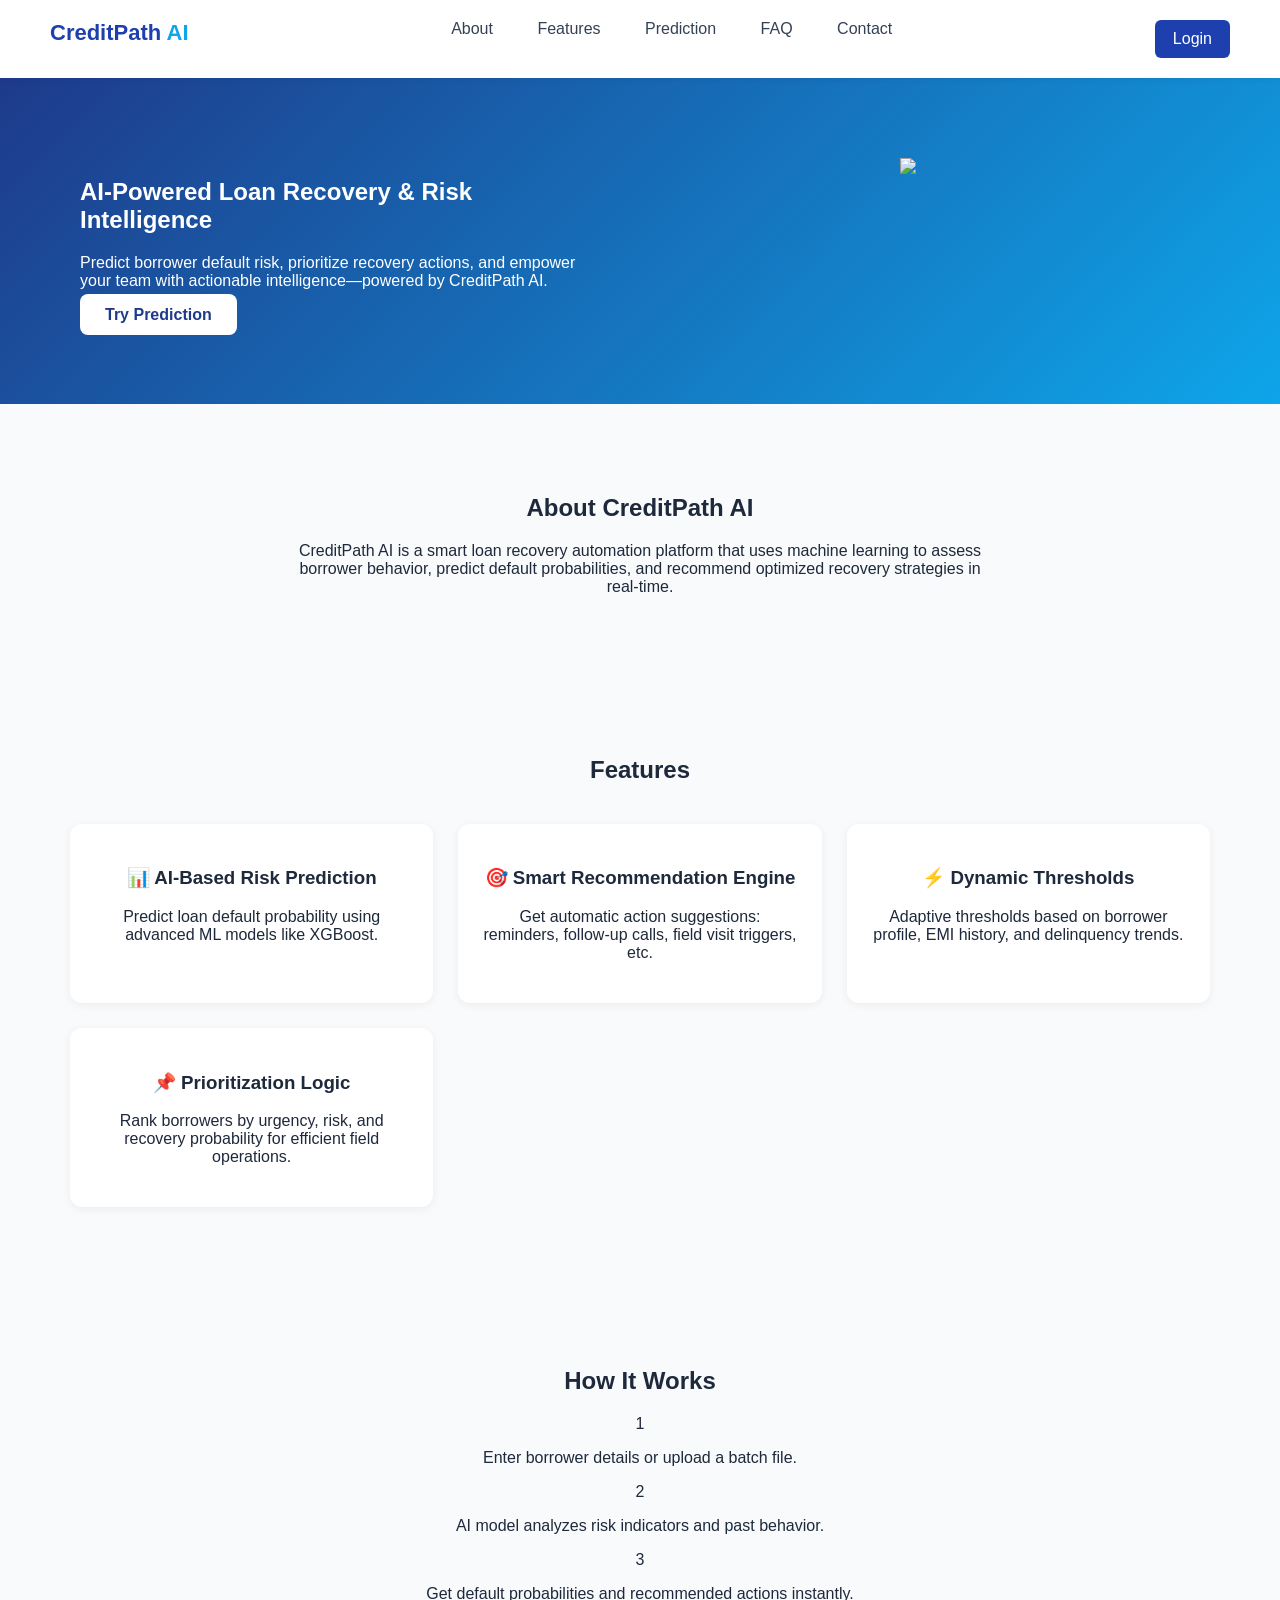
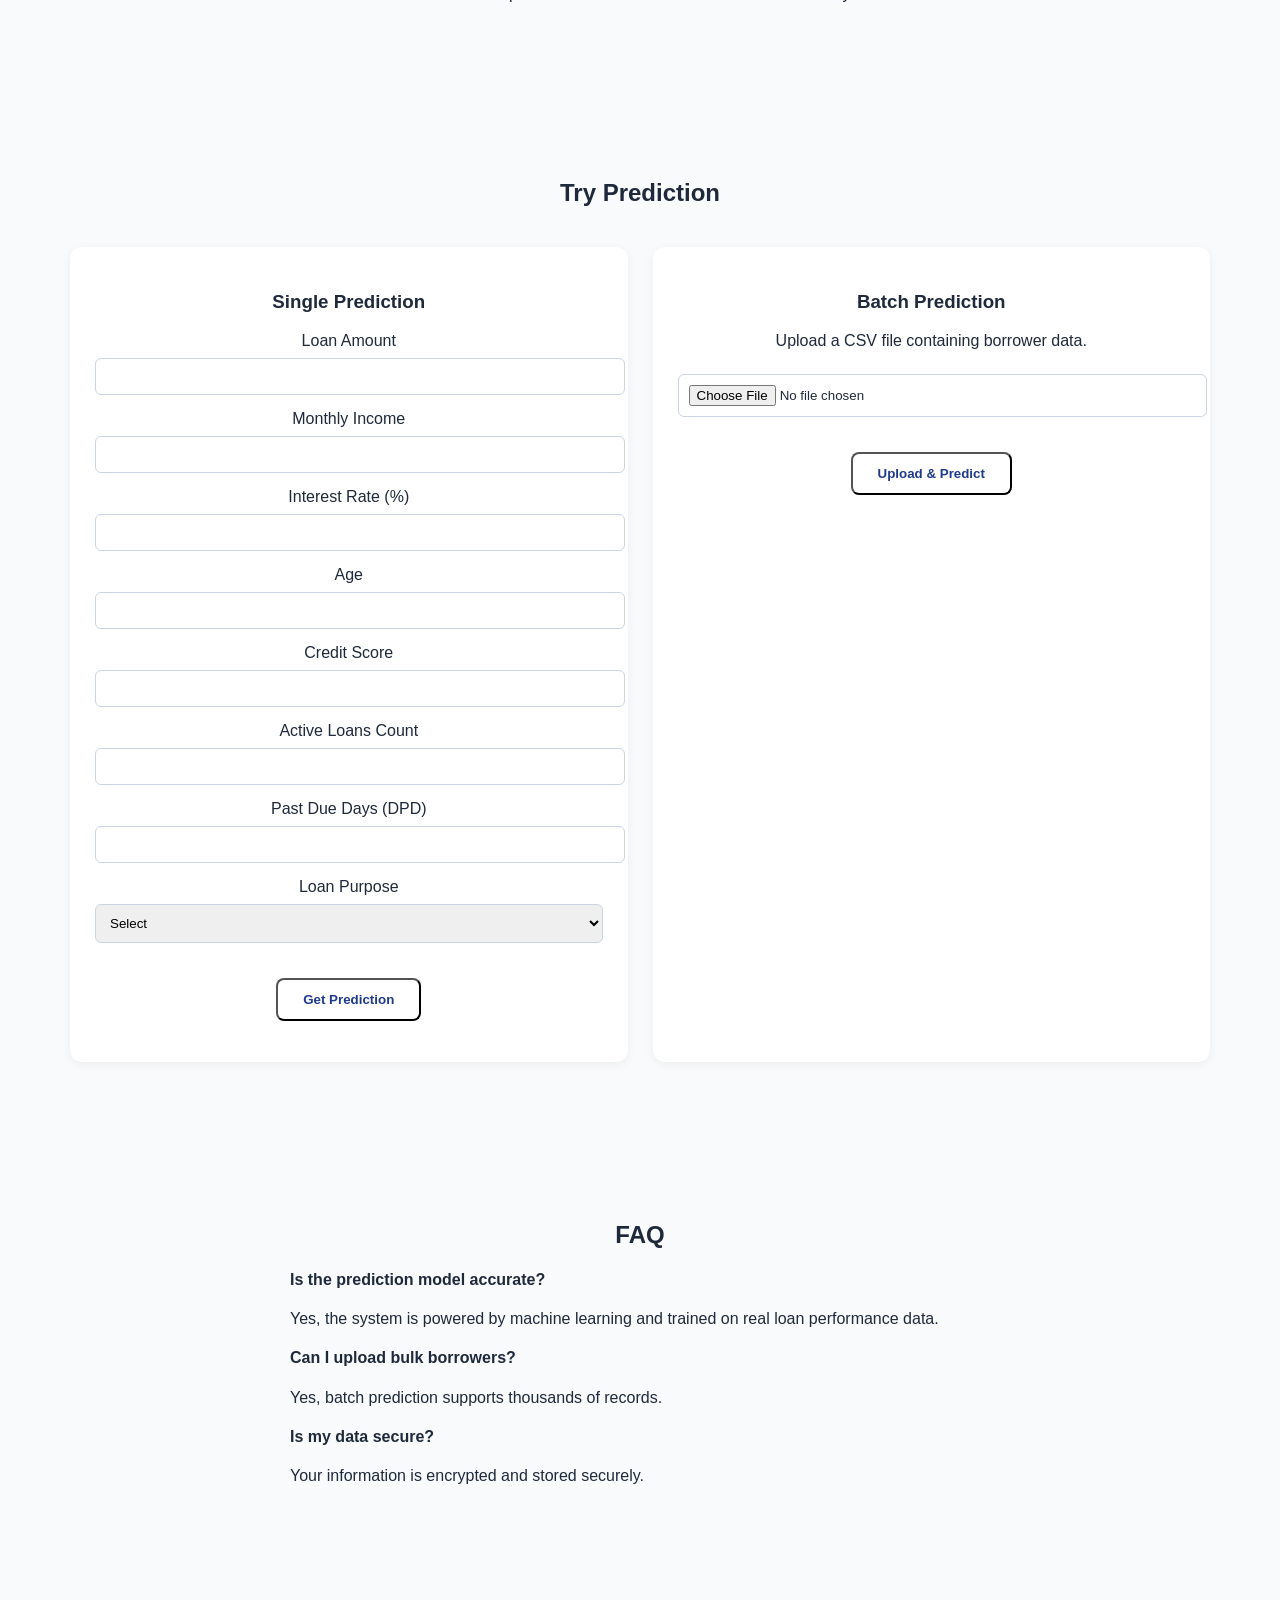
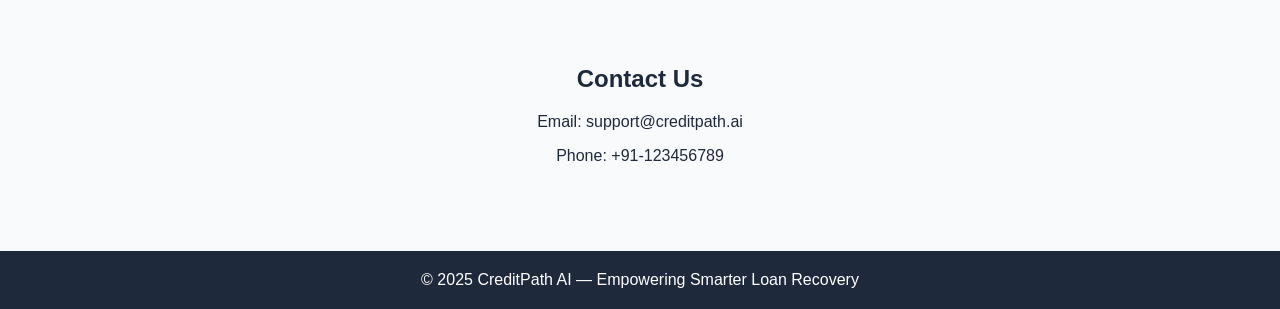
==== frontend/index.html @ 67466e7c "Add files via upload" ====
<!DOCTYPE html>
<html lang="en">
<head>
    <meta charset="UTF-8" />
    <meta name="viewport" content="width=device-width, initial-scale=1.0" />
    <title>CreditPath AI – Smart Loan Recovery Platform</title>
    <link rel="stylesheet" href="styles.css" />
</head>
<body>

    <!-- Navigation -->
    <header class="navbar">
        <div class="logo">CreditPath <span>AI</span></div>
        <nav>
            <a href="#about">About</a>
            <a href="#features">Features</a>
            <a href="#predict">Prediction</a>
            <a href="#faq">FAQ</a>
            <a href="#contact">Contact</a>
        </nav>
        <a class="login-btn" href="login.html">Login</a>
    </header>

    <!-- Hero Section -->
    <section class="hero">
        <div class="hero-text">
            <h1>AI-Powered Loan Recovery & Risk Intelligence</h1>
            <p>Predict borrower default risk, prioritize recovery actions, and empower your team with actionable intelligence—powered by CreditPath AI.</p>
            <a href="#predict" class="cta-btn">Try Prediction</a>
        </div>
        <img src="https://cdn-icons-png.flaticon.com/512/3209/3209073.png" class="hero-img">
    </section>

    <!-- About Section -->
    <section class="section" id="about">
        <h2>About CreditPath AI</h2>
        <p class="section-desc">
            CreditPath AI is a smart loan recovery automation platform that uses machine learning to assess borrower behavior, 
            predict default probabilities, and recommend optimized recovery strategies in real-time.
        </p>
    </section>

    <!-- Features -->
    <section class="section" id="features">
        <h2>Features</h2>
        <div class="features-grid">

            <div class="feature-card">
                <h3>📊 AI-Based Risk Prediction</h3>
                <p>Predict loan default probability using advanced ML models like XGBoost.</p>
            </div>

            <div class="feature-card">
                <h3>🎯 Smart Recommendation Engine</h3>
                <p>Get automatic action suggestions: reminders, follow-up calls, field visit triggers, etc.</p>
            </div>

            <div class="feature-card">
                <h3>⚡ Dynamic Thresholds</h3>
                <p>Adaptive thresholds based on borrower profile, EMI history, and delinquency trends.</p>
            </div>

            <div class="feature-card">
                <h3>📌 Prioritization Logic</h3>
                <p>Rank borrowers by urgency, risk, and recovery probability for efficient field operations.</p>
            </div>

        </div>
    </section>

    <!-- How It Works -->
    <section class="section" id="how">
        <h2>How It Works</h2>
        <div class="steps">

            <div class="step-card">
                <span>1</span>
                <p>Enter borrower details or upload a batch file.</p>
            </div>

            <div class="step-card">
                <span>2</span>
                <p>AI model analyzes risk indicators and past behavior.</p>
            </div>

            <div class="step-card">
                <span>3</span>
                <p>Get default probabilities and recommended actions instantly.</p>
            </div>

        </div>
    </section>

    <!-- Prediction -->
    <section class="section" id="predict">
        <h2>Try Prediction</h2>

        <div class="prediction-container">

            <!-- Single Prediction -->
            <div class="card">
                <h3>Single Prediction</h3>
                <form id="predictionForm">

                    <label>Loan Amount</label>
                    <input type="number" id="loan_amount" required>

                    <label>Monthly Income</label>
                    <input type="number" id="monthly_income" required>

                    <label>Interest Rate (%)</label>
                    <input type="number" id="interest_rate" required>

                    <label>Age</label>
                    <input type="number" id="age" required>

                    <label>Credit Score</label>
                    <input type="number" id="credit_score" required>

                    <label>Active Loans Count</label>
                    <input type="number" id="active_loans">

                    <label>Past Due Days (DPD)</label>
                    <input type="number" id="past_due_days">

                    <label>Loan Purpose</label>
                    <select id="loan_purpose">
                        <option value="">Select</option>
                        <option value="home">Home</option>
                        <option value="education">Education</option>
                        <option value="business">Business</option>
                        <option value="personal">Personal</option>
                    </select>

                    <button type="submit" class="cta-btn">Get Prediction</button>
                </form>

                <p id="result"></p>
            </div>

            <!-- Batch Prediction -->
            <div class="card">
                <h3>Batch Prediction</h3>
                <p>Upload a CSV file containing borrower data.</p>

                <input type="file" id="batchFile" accept=".csv">

                <button onclick="uploadBatch()" class="cta-btn">Upload & Predict</button>

                <p id="batchResult"></p>
            </div>
        </div>
    </section>

    <!-- FAQ -->
    <section class="section" id="faq">
        <h2>FAQ</h2>

        <div class="faq-item">
            <h4>Is the prediction model accurate?</h4>
            <p>Yes, the system is powered by machine learning and trained on real loan performance data.</p>
        </div>

        <div class="faq-item">
            <h4>Can I upload bulk borrowers?</h4>
            <p>Yes, batch prediction supports thousands of records.</p>
        </div>

        <div class="faq-item">
            <h4>Is my data secure?</h4>
            <p>Your information is encrypted and stored securely.</p>
        </div>
    </section>

    <!-- Contact -->
    <section class="section" id="contact">
        <h2>Contact Us</h2>
        <p>Email: support@creditpath.ai</p>
        <p>Phone: +91-123456789</p>
    </section>

    <footer>
        © 2025 CreditPath AI — Empowering Smarter Loan Recovery
    </footer>

    <!-- ⭐ FIX: Load your JS here -->
    <script src="script.js"></script>

</body>
</html>
---- frontend/styles.css ----
body {
    margin: 0;
    font-family: "Inter", sans-serif;
    background: #f8fafc;
    color: #1e293b;
}

/* Navbar */
.navbar {
    display: flex;
    justify-content: space-between;
    padding: 20px 50px;
    background: white;
    box-shadow: 0 2px 5px rgba(0,0,0,0.05);
    position: sticky;
    top: 0;
    z-index: 100;
}

.logo {
    font-size: 22px;
    font-weight: 700;
    color: #1e40af;
}
.logo span {
    color: #0ea5e9;
}

nav a {
    margin: 0 20px;
    text-decoration: none;
    font-weight: 500;
    color: #334155;
}
nav a:hover {
    color: #1e40af;
}

.login-btn {
    background: #1e40af;
    color: white;
    padding: 10px 18px;
    border-radius: 6px;
    text-decoration: none;
}
.login-btn:hover {
    background: #0f2d7a;
}

/* Hero */
.hero {
    display: flex;
    justify-content: space-between;
    padding: 80px;
    background: linear-gradient(135deg, #1e3a8a, #0ea5e9);
    color: white;
}
.hero-text {
    max-width: 500px;
    animation: fadeIn 1s ease;
}
.hero-img {
    width: 300px;
    animation: float 3s ease-in-out infinite;
}
.cta-btn {
    margin-top: 20px;
    padding: 12px 25px;
    background: white;
    color: #1e3a8a;
    border-radius: 8px;
    text-decoration: none;
    font-weight: 600;
}

/* Sections */
.section {
    padding: 70px;
    text-align: center;
}
.section-desc {
    max-width: 700px;
    margin: auto;
}

/* Cards & Grids */
.features-grid, 
.prediction-container {
    display: grid;
    grid-template-columns: repeat(auto-fit, minmax(280px, 1fr));
    gap: 25px;
    margin-top: 40px;
}

.feature-card, .card {
    background: white;
    padding: 25px;
    border-radius: 12px;
    box-shadow: 0 2px 10px rgba(0,0,0,0.06);
}

/* Form */
input, select {
    width: 100%;
    padding: 10px;
    margin: 8px 0 15px;
    border-radius: 6px;
    border: 1px solid #cbd5e1;
}

/* FAQ */
.faq-item {
    margin: 20px auto;
    text-align: left;
    max-width: 700px;
}

/* Footer */
footer {
    padding: 20px;
    background: #1e293b;
    color: white;
    text-align: center;
}

/* Animations */
@keyframes fadeIn {
    from { opacity: 0; transform: translateY(15px); }
    to { opacity: 1; transform: translateY(0); }
}

@keyframes float {
    0%, 100% { transform: translateY(0); }
    50% { transform: translateY(-10px); }
}
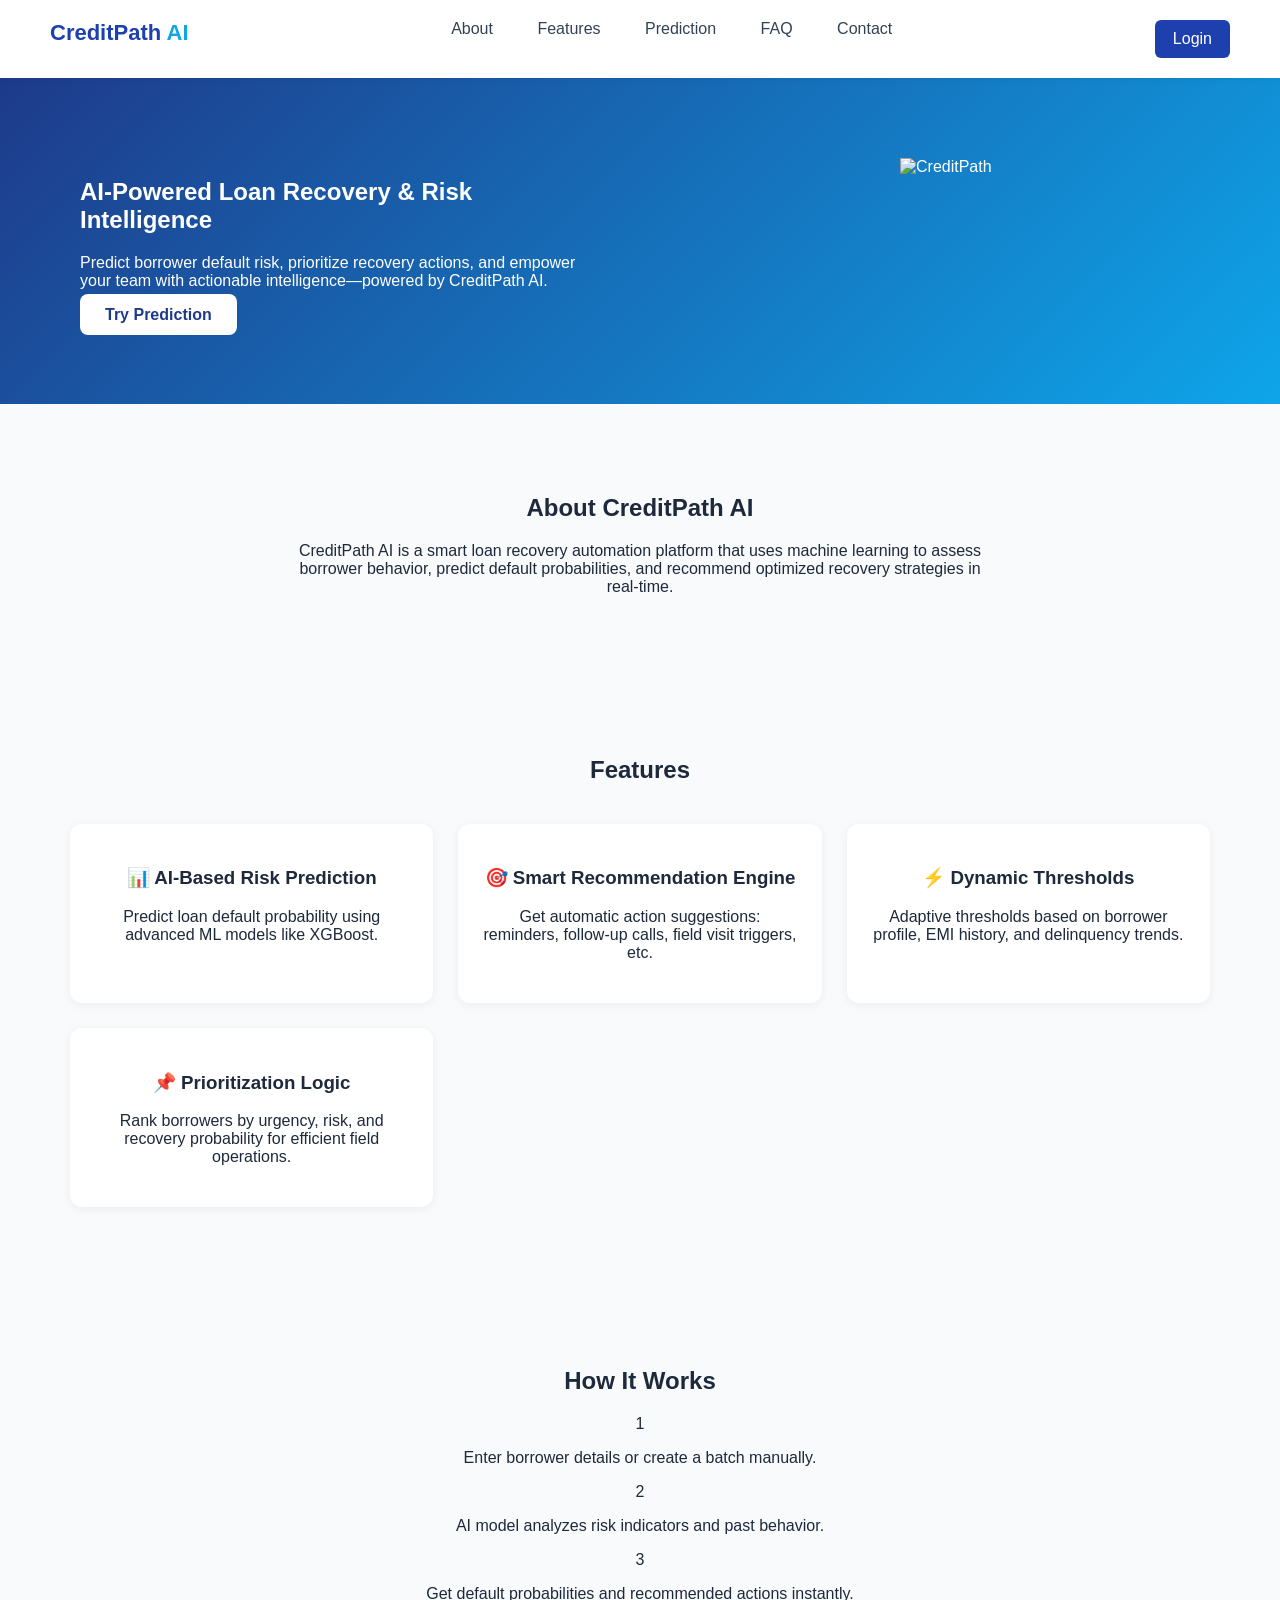
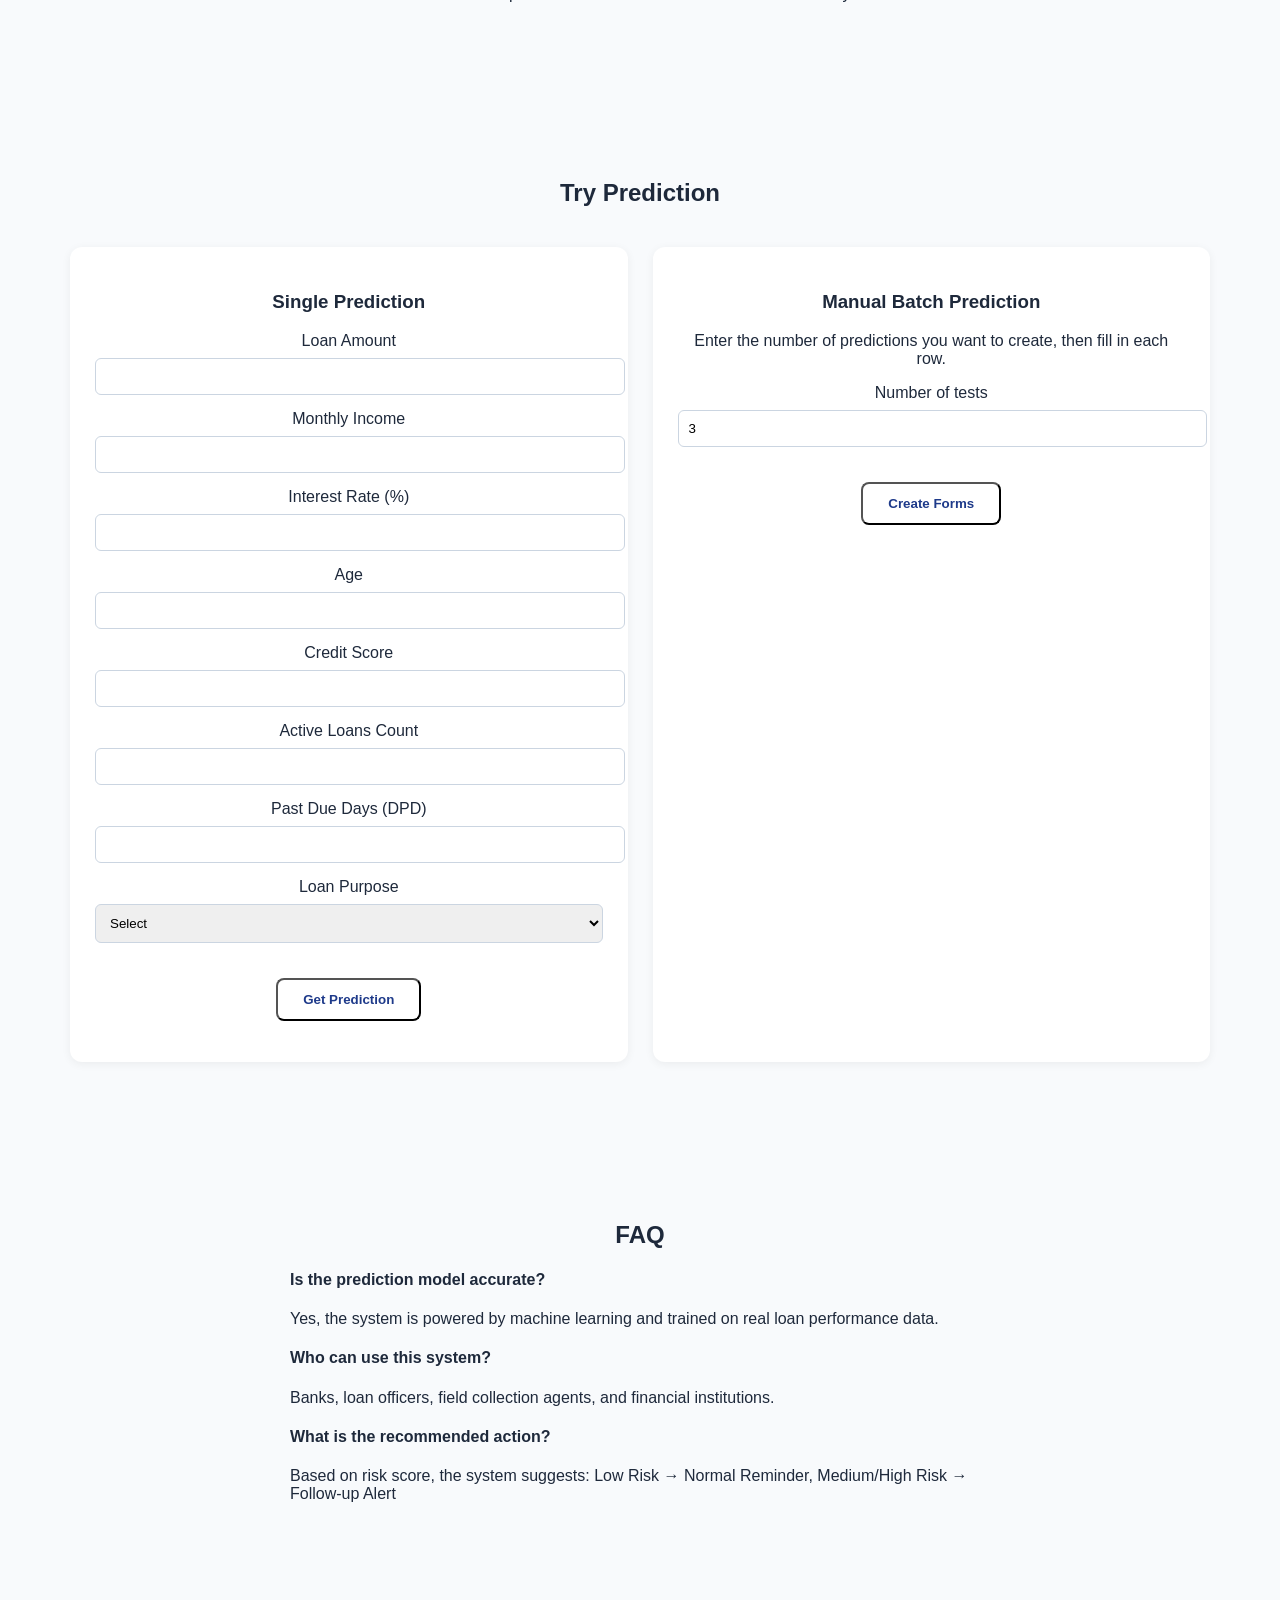
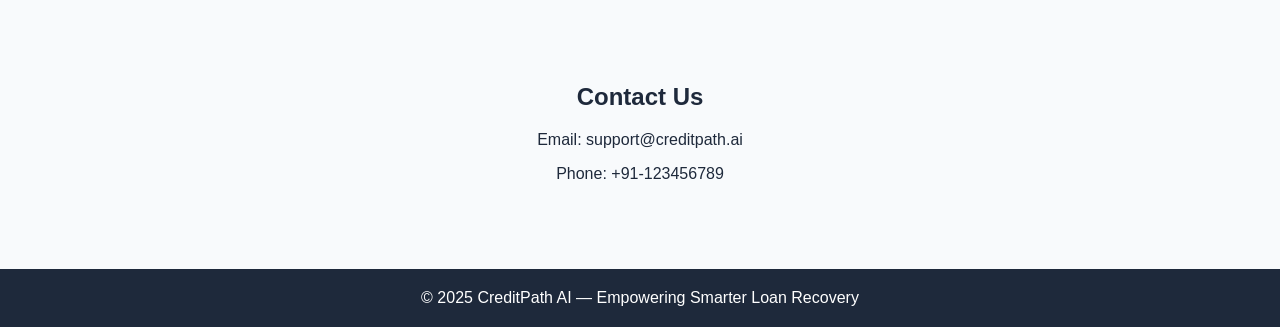
==== commit 281cc86e: "Add files via upload" ====
--- a/frontend/index.html
+++ b/frontend/index.html
@@ -1,190 +1,199 @@
 <!DOCTYPE html>
 <html lang="en">
 <head>
-    <meta charset="UTF-8" />
-    <meta name="viewport" content="width=device-width, initial-scale=1.0" />
-    <title>CreditPath AI – Smart Loan Recovery Platform</title>
-    <link rel="stylesheet" href="styles.css" />
+  <meta charset="UTF-8" />
+  <meta name="viewport" content="width=device-width, initial-scale=1.0" />
+  <title>CreditPath AI – Smart Loan Recovery Platform</title>
+  <link rel="stylesheet" href="styles.css" />
 </head>
 <body>
 
-    <!-- Navigation -->
-    <header class="navbar">
-        <div class="logo">CreditPath <span>AI</span></div>
-        <nav>
-            <a href="#about">About</a>
-            <a href="#features">Features</a>
-            <a href="#predict">Prediction</a>
-            <a href="#faq">FAQ</a>
-            <a href="#contact">Contact</a>
-        </nav>
-        <a class="login-btn" href="login.html">Login</a>
-    </header>
+  <!-- Navigation -->
+  <header class="navbar">
+    <div class="logo">CreditPath <span>AI</span></div>
+    <nav>
+      <a href="#about">About</a>
+      <a href="#features">Features</a>
+      <a href="#predict">Prediction</a>
+      <a href="#faq">FAQ</a>
+      <a href="#contact">Contact</a>
+    </nav>
+    <a class="login-btn" href="login.html">Login</a>
+  </header>
 
-    <!-- Hero Section -->
-    <section class="hero">
-        <div class="hero-text">
-            <h1>AI-Powered Loan Recovery & Risk Intelligence</h1>
-            <p>Predict borrower default risk, prioritize recovery actions, and empower your team with actionable intelligence—powered by CreditPath AI.</p>
-            <a href="#predict" class="cta-btn">Try Prediction</a>
-        </div>
-        <img src="https://cdn-icons-png.flaticon.com/512/3209/3209073.png" class="hero-img">
-    </section>
+  <!-- Hero -->
+  <section class="hero">
+    <div class="hero-text">
+      <h1>AI-Powered Loan Recovery & Risk Intelligence</h1>
+      <p>Predict borrower default risk, prioritize recovery actions, and empower your team with actionable intelligence—powered by CreditPath AI.</p>
+      <a href="#predict" class="cta-btn">Try Prediction</a>
+    </div>
+    <img src="https://cdn-icons-png.flaticon.com/512/3209/3209073.png" class="hero-img" alt="CreditPath">
+  </section>
 
-    <!-- About Section -->
-    <section class="section" id="about">
-        <h2>About CreditPath AI</h2>
-        <p class="section-desc">
-            CreditPath AI is a smart loan recovery automation platform that uses machine learning to assess borrower behavior, 
-            predict default probabilities, and recommend optimized recovery strategies in real-time.
-        </p>
-    </section>
+  <!-- About -->
+  <section class="section" id="about">
+    <h2>About CreditPath AI</h2>
+    <p class="section-desc">
+      CreditPath AI is a smart loan recovery automation platform that uses machine learning to assess borrower behavior,
+      predict default probabilities, and recommend optimized recovery strategies in real-time.
+    </p>
+  </section>
 
-    <!-- Features -->
-    <section class="section" id="features">
-        <h2>Features</h2>
-        <div class="features-grid">
+  <!-- Features -->
+  <section class="section" id="features">
+    <h2>Features</h2>
+    <div class="features-grid">
+      <div class="feature-card">
+        <h3>📊 AI-Based Risk Prediction</h3>
+        <p>Predict loan default probability using advanced ML models like XGBoost.</p>
+      </div>
+      <div class="feature-card">
+        <h3>🎯 Smart Recommendation Engine</h3>
+        <p>Get automatic action suggestions: reminders, follow-up calls, field visit triggers, etc.</p>
+      </div>
+      <div class="feature-card">
+        <h3>⚡ Dynamic Thresholds</h3>
+        <p>Adaptive thresholds based on borrower profile, EMI history, and delinquency trends.</p>
+      </div>
+      <div class="feature-card">
+        <h3>📌 Prioritization Logic</h3>
+        <p>Rank borrowers by urgency, risk, and recovery probability for efficient field operations.</p>
+      </div>
+    </div>
+  </section>
 
-            <div class="feature-card">
-                <h3>📊 AI-Based Risk Prediction</h3>
-                <p>Predict loan default probability using advanced ML models like XGBoost.</p>
-            </div>
+  <!-- How it works -->
+  <section class="section" id="how">
+    <h2>How It Works</h2>
+    <div class="steps">
+      <div class="step-card"><span>1</span><p>Enter borrower details or create a batch manually.</p></div>
+      <div class="step-card"><span>2</span><p>AI model analyzes risk indicators and past behavior.</p></div>
+      <div class="step-card"><span>3</span><p>Get default probabilities and recommended actions instantly.</p></div>
+    </div>
+  </section>
 
-            <div class="feature-card">
-                <h3>🎯 Smart Recommendation Engine</h3>
-                <p>Get automatic action suggestions: reminders, follow-up calls, field visit triggers, etc.</p>
-            </div>
+  <!-- Prediction -->
+  <section class="section" id="predict">
+    <h2>Try Prediction</h2>
 
-            <div class="feature-card">
-                <h3>⚡ Dynamic Thresholds</h3>
-                <p>Adaptive thresholds based on borrower profile, EMI history, and delinquency trends.</p>
-            </div>
+    <div class="prediction-container">
 
-            <div class="feature-card">
-                <h3>📌 Prioritization Logic</h3>
-                <p>Rank borrowers by urgency, risk, and recovery probability for efficient field operations.</p>
-            </div>
+      <!-- Single Prediction -->
+      <div class="card">
+        <h3>Single Prediction</h3>
+        <form id="predictionForm">
+          <label>Loan Amount</label>
+          <input type="number" id="loan_amount" required>
 
-        </div>
-    </section>
+          <label>Monthly Income</label>
+          <input type="number" id="monthly_income" required>
 
-    <!-- How It Works -->
-    <section class="section" id="how">
-        <h2>How It Works</h2>
-        <div class="steps">
+          <label>Interest Rate (%)</label>
+          <input type="number" id="interest_rate" required>
 
-            <div class="step-card">
-                <span>1</span>
-                <p>Enter borrower details or upload a batch file.</p>
-            </div>
+          <label>Age</label>
+          <input type="number" id="age" required>
 
-            <div class="step-card">
-                <span>2</span>
-                <p>AI model analyzes risk indicators and past behavior.</p>
-            </div>
+          <label>Credit Score</label>
+          <input type="number" id="credit_score" required>
 
-            <div class="step-card">
-                <span>3</span>
-                <p>Get default probabilities and recommended actions instantly.</p>
-            </div>
+          <label>Active Loans Count</label>
+          <input type="number" id="active_loans">
 
-        </div>
-    </section>
+          <label>Past Due Days (DPD)</label>
+          <input type="number" id="past_due_days">
 
-    <!-- Prediction -->
-    <section class="section" id="predict">
-        <h2>Try Prediction</h2>
+          <label>Loan Purpose</label>
+          <select id="loan_purpose">
+            <option value="">Select</option>
+            <option value="home">Home</option>
+            <option value="education">Education</option>
+            <option value="business">Business</option>
+            <option value="personal">Personal</option>
+            <option value="medical">Medical</option>
+            <option value="auto">Auto</option>
+          </select>
 
-        <div class="prediction-container">
+          <button type="submit" class="cta-btn">Get Prediction</button>
+        </form>
 
-            <!-- Single Prediction -->
-            <div class="card">
-                <h3>Single Prediction</h3>
-                <form id="predictionForm">
-
-                    <label>Loan Amount</label>
-                    <input type="number" id="loan_amount" required>
-
-                    <label>Monthly Income</label>
-                    <input type="number" id="monthly_income" required>
-
-                    <label>Interest Rate (%)</label>
-                    <input type="number" id="interest_rate" required>
-
-                    <label>Age</label>
-                    <input type="number" id="age" required>
-
-                    <label>Credit Score</label>
-                    <input type="number" id="credit_score" required>
-
-                    <label>Active Loans Count</label>
-                    <input type="number" id="active_loans">
-
-                    <label>Past Due Days (DPD)</label>
-                    <input type="number" id="past_due_days">
-
-                    <label>Loan Purpose</label>
-                    <select id="loan_purpose">
-                        <option value="">Select</option>
-                        <option value="home">Home</option>
-                        <option value="education">Education</option>
-                        <option value="business">Business</option>
-                        <option value="personal">Personal</option>
-                    </select>
-
-                    <button type="submit" class="cta-btn">Get Prediction</button>
-                </form>
-
-                <p id="result"></p>
-            </div>
-
-            <!-- Batch Prediction -->
-            <div class="card">
-                <h3>Batch Prediction</h3>
-                <p>Upload a CSV file containing borrower data.</p>
-
-                <input type="file" id="batchFile" accept=".csv">
-
-                <button onclick="uploadBatch()" class="cta-btn">Upload & Predict</button>
-
-                <p id="batchResult"></p>
-            </div>
-        </div>
-    </section>
-
-    <!-- FAQ -->
-    <section class="section" id="faq">
-        <h2>FAQ</h2>
-
-        <div class="faq-item">
-            <h4>Is the prediction model accurate?</h4>
-            <p>Yes, the system is powered by machine learning and trained on real loan performance data.</p>
+        <div id="singleResult" class="result-card" hidden>
+          <h4 id="singleBorrower">—</h4>
+          <p id="singleProbability">Probability: —</p>
+          <p id="singleAction">Action: —</p>
+          <pre id="singleExplain" style="text-align:left;background:#f8fafc;padding:8px;border-radius:6px;"></pre>
         </div>
 
-        <div class="faq-item">
-            <h4>Can I upload bulk borrowers?</h4>
-            <p>Yes, batch prediction supports thousands of records.</p>
+        <p id="result" style="white-space:pre-line;"></p>
+      </div>
+
+      <!-- Manual Batch Prediction -->
+      <div class="card">
+        <h3>Manual Batch Prediction</h3>
+        <p>Enter the number of predictions you want to create, then fill in each row.</p>
+
+        <label>Number of tests</label>
+        <input type="number" id="batchCount" min="1" max="50" value="3">
+
+        <button id="createBatchBtn" class="cta-btn">Create Forms</button>
+
+        <div id="batchFormsContainer" style="margin-top:18px"></div>
+
+        <div style="margin-top:12px">
+          <button id="sendBatchBtn" class="cta-btn" style="display:none">Send Batch</button>
         </div>
 
-        <div class="faq-item">
-            <h4>Is my data secure?</h4>
-            <p>Your information is encrypted and stored securely.</p>
+        <div id="batchResultSection" style="margin-top:16px; display:none">
+          <h4>Batch Results</h4>
+          <table id="batchResultsTable" style="width:100%; border-collapse:collapse;">
+            <thead>
+              <tr style="background:#f1f5f9">
+                <th style="padding:8px;border:1px solid #e6eef7;text-align:left">#</th>
+                <th style="padding:8px;border:1px solid #e6eef7;text-align:left">Probability</th>
+                <th style="padding:8px;border:1px solid #e6eef7;text-align:left">Action</th>
+                <th style="padding:8px;border:1px solid #e6eef7;text-align:left">Details</th>
+              </tr>
+            </thead>
+            <tbody id="batchResultsBody"></tbody>
+          </table>
         </div>
-    </section>
 
-    <!-- Contact -->
-    <section class="section" id="contact">
-        <h2>Contact Us</h2>
-        <p>Email: support@creditpath.ai</p>
-        <p>Phone: +91-123456789</p>
-    </section>
+        <p id="batchResult" style="margin-top:12px"></p>
+      </div>
 
-    <footer>
-        © 2025 CreditPath AI — Empowering Smarter Loan Recovery
-    </footer>
+    </div>
+  </section>
 
-    <!-- ⭐ FIX: Load your JS here -->
-    <script src="script.js"></script>
+  <!-- FAQ -->
+  <section class="section" id="faq">
+    <h2>FAQ</h2>
+    <div class="faq-item">
+      <h4>Is the prediction model accurate?</h4>
+      <p>Yes, the system is powered by machine learning and trained on real loan performance data.</p>
+    </div>
+    <div class="faq-item">
+      <h4>Who can use this system?</h4>
+      <p>Banks, loan officers, field collection agents, and financial institutions.</p>
+    </div>
+    <div class="faq-item">
+      <h4>What is the recommended action?</h4>
+      <p>Based on risk score, the system suggests: Low Risk → Normal Reminder, Medium/High Risk → Follow-up Alert</p>
+    </div>
+  </section>
 
+  <!-- Contact -->
+  <section class="section" id="contact">
+    <h2>Contact Us</h2>
+    <p>Email: support@creditpath.ai</p>
+    <p>Phone: +91-123456789</p>
+  </section>
+
+  <footer>
+    © 2025 CreditPath AI — Empowering Smarter Loan Recovery
+  </footer>
+
+  <!-- load script -->
+  <script src="script.js"></script>
 </body>
 </html>
